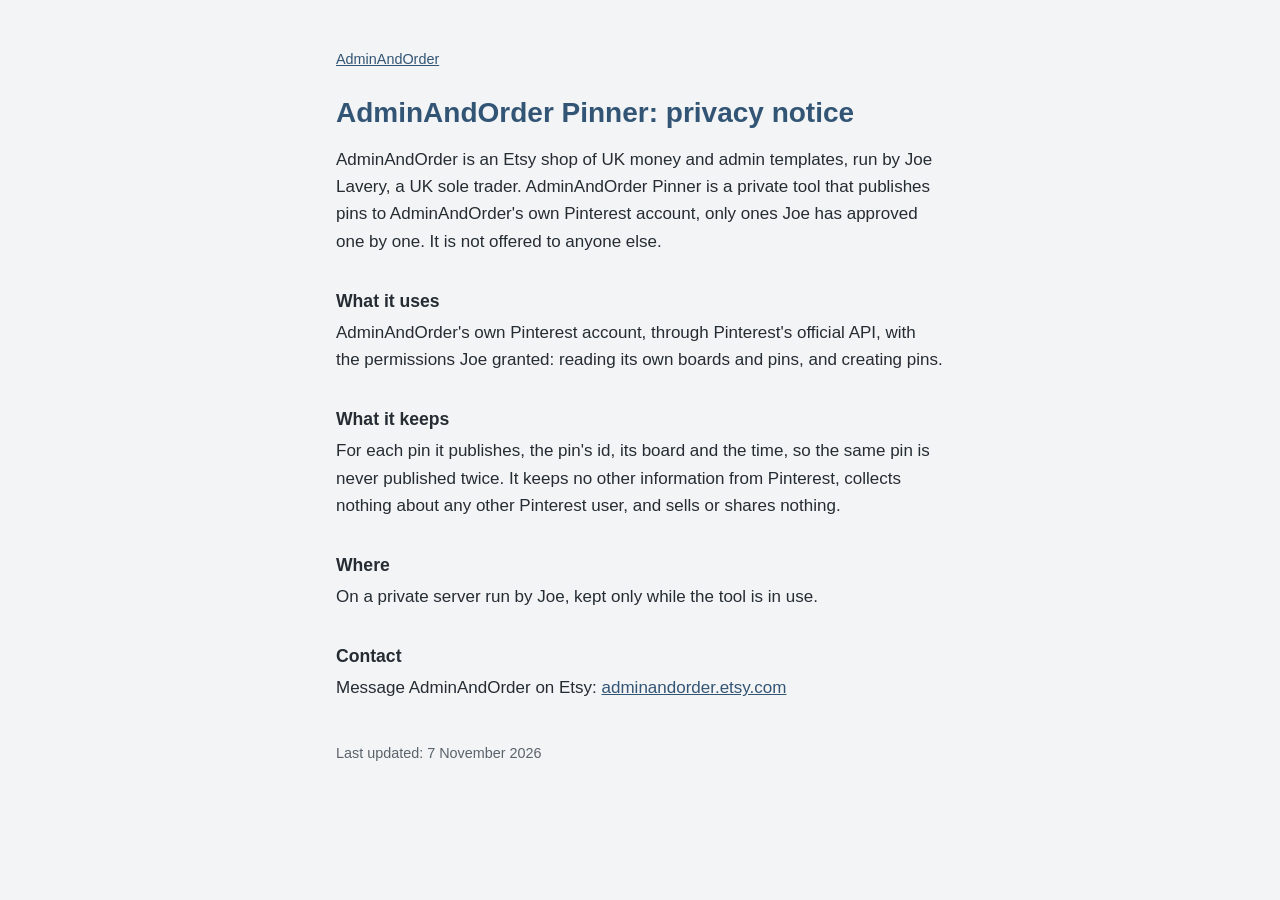
==== privacy/index.html @ df05c22c "AdminAndOrder Pinner privacy notice Co-Authored-By: Claude Opus 5.5 <noreply@anthropic.com>" ====
<!doctype html>
<html lang="en-GB">
<head>
<meta charset="utf-8">
<meta name="viewport" content="width=device-width, initial-scale=1">
<title>AdminAndOrder Pinner: privacy notice</title>
<link rel="stylesheet" href="../style.css">
</head>
<body>
<main>
<p class="crumb"><a href="../">AdminAndOrder</a></p>
<h1>AdminAndOrder Pinner: privacy notice</h1>

<p>AdminAndOrder is an Etsy shop of UK money and admin templates, run by Joe Lavery, a UK sole trader. AdminAndOrder Pinner is a private tool that publishes pins to AdminAndOrder's own Pinterest account, only ones Joe has approved one by one. It is not offered to anyone else.</p>

<h2>What it uses</h2>
<p>AdminAndOrder's own Pinterest account, through Pinterest's official API, with the permissions Joe granted: reading its own boards and pins, and creating pins.</p>

<h2>What it keeps</h2>
<p>For each pin it publishes, the pin's id, its board and the time, so the same pin is never published twice. It keeps no other information from Pinterest, collects nothing about any other Pinterest user, and sells or shares nothing.</p>

<h2>Where</h2>
<p>On a private server run by Joe, kept only while the tool is in use.</p>

<h2>Contact</h2>
<p>Message AdminAndOrder on Etsy: <a href="https://adminandorder.etsy.com">adminandorder.etsy.com</a></p>

<p class="updated">Last updated: 7 November 2026</p>
</main>
</body>
</html>
---- style.css ----
:root {
  --ink: #252C33;
  --paper: #F3F4F5;
  --blue: #335575;
  --muted: #5A636C;
}
* { box-sizing: border-box; }
body {
  margin: 0;
  background: var(--paper);
  color: var(--ink);
  font: 17px/1.6 -apple-system, BlinkMacSystemFont, "Segoe UI", Roboto, Helvetica, Arial, sans-serif;
}
main {
  max-width: 40rem;
  margin: 0 auto;
  padding: 3rem 1rem 4rem;
}
h1 { color: var(--blue); font-size: 1.75rem; line-height: 1.25; margin: 0 0 1rem; }
h2 { font-size: 1.1rem; margin: 2rem 0 0.25rem; }
p, li { margin: 0 0 0.75rem; }
a { color: var(--blue); }
.lede { font-size: 1.15rem; }
.crumb { font-size: 0.9rem; margin-bottom: 1.5rem; }
.updated { color: var(--muted); font-size: 0.9rem; margin-top: 2.5rem; }
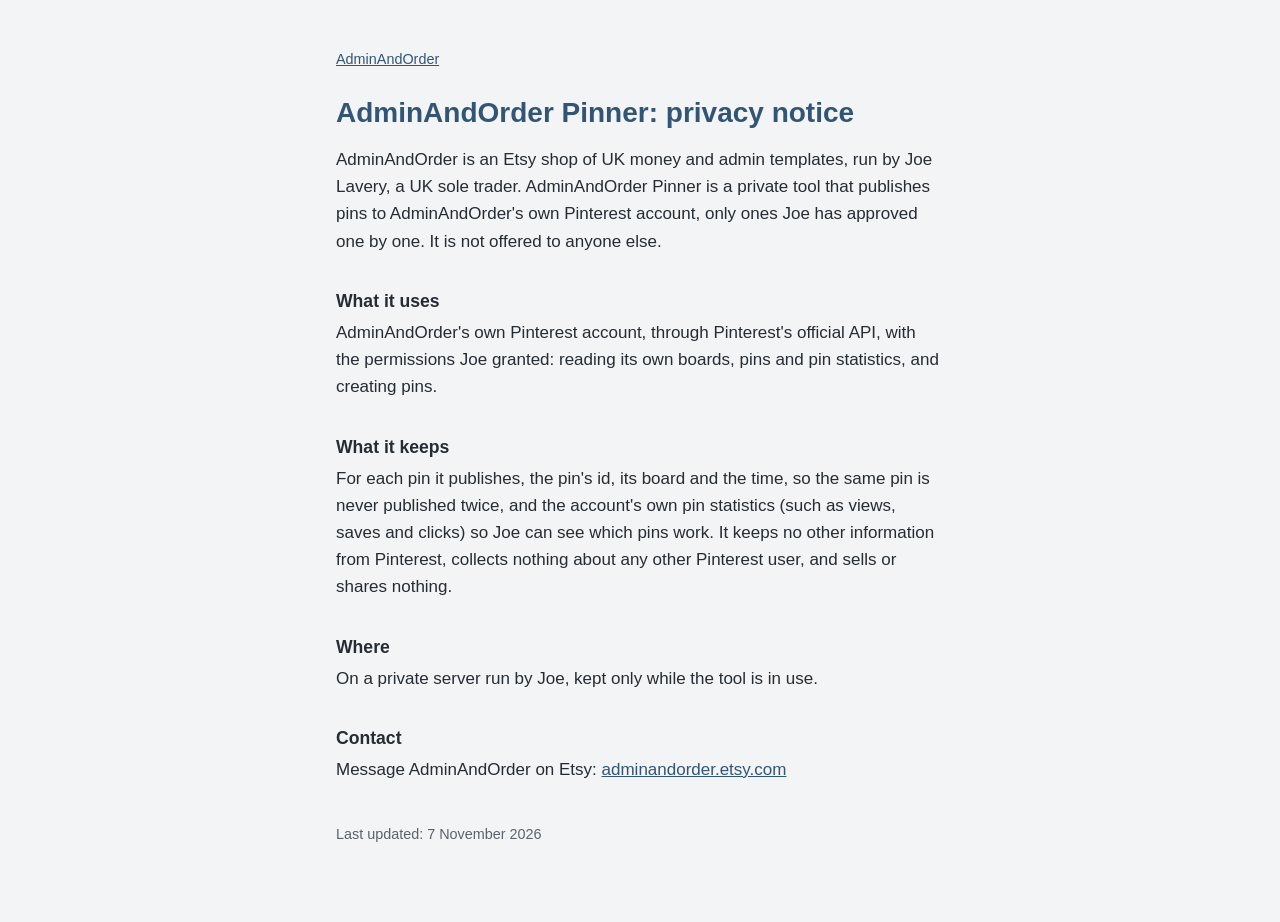
==== commit 4f067efe: "Privacy notice: cover the account's own pin statistics (Reporting) Co-Authored-By: Claude Opus 5.5 <" ====
--- a/privacy/index.html
+++ b/privacy/index.html
@@ -14,10 +14,10 @@
 <p>AdminAndOrder is an Etsy shop of UK money and admin templates, run by Joe Lavery, a UK sole trader. AdminAndOrder Pinner is a private tool that publishes pins to AdminAndOrder's own Pinterest account, only ones Joe has approved one by one. It is not offered to anyone else.</p>
 
 <h2>What it uses</h2>
-<p>AdminAndOrder's own Pinterest account, through Pinterest's official API, with the permissions Joe granted: reading its own boards and pins, and creating pins.</p>
+<p>AdminAndOrder's own Pinterest account, through Pinterest's official API, with the permissions Joe granted: reading its own boards, pins and pin statistics, and creating pins.</p>
 
 <h2>What it keeps</h2>
-<p>For each pin it publishes, the pin's id, its board and the time, so the same pin is never published twice. It keeps no other information from Pinterest, collects nothing about any other Pinterest user, and sells or shares nothing.</p>
+<p>For each pin it publishes, the pin's id, its board and the time, so the same pin is never published twice, and the account's own pin statistics (such as views, saves and clicks) so Joe can see which pins work. It keeps no other information from Pinterest, collects nothing about any other Pinterest user, and sells or shares nothing.</p>
 
 <h2>Where</h2>
 <p>On a private server run by Joe, kept only while the tool is in use.</p>
